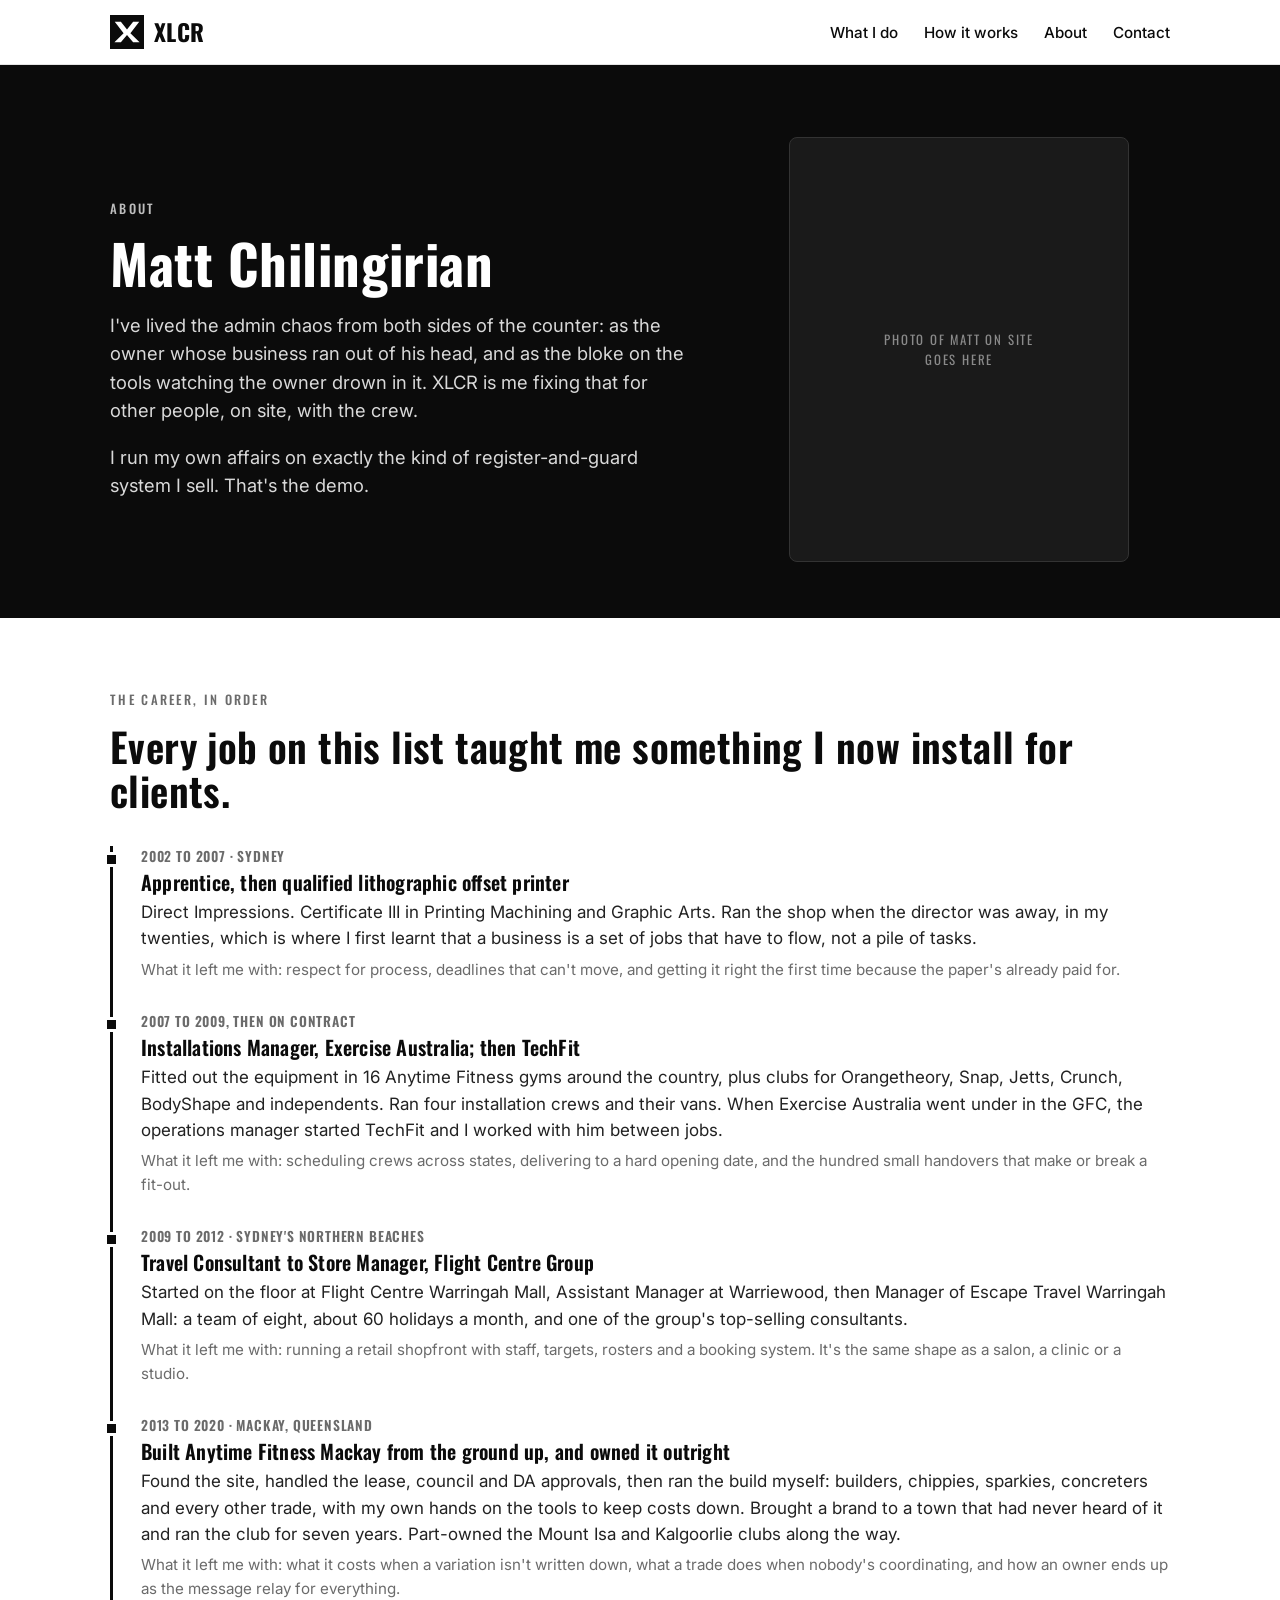
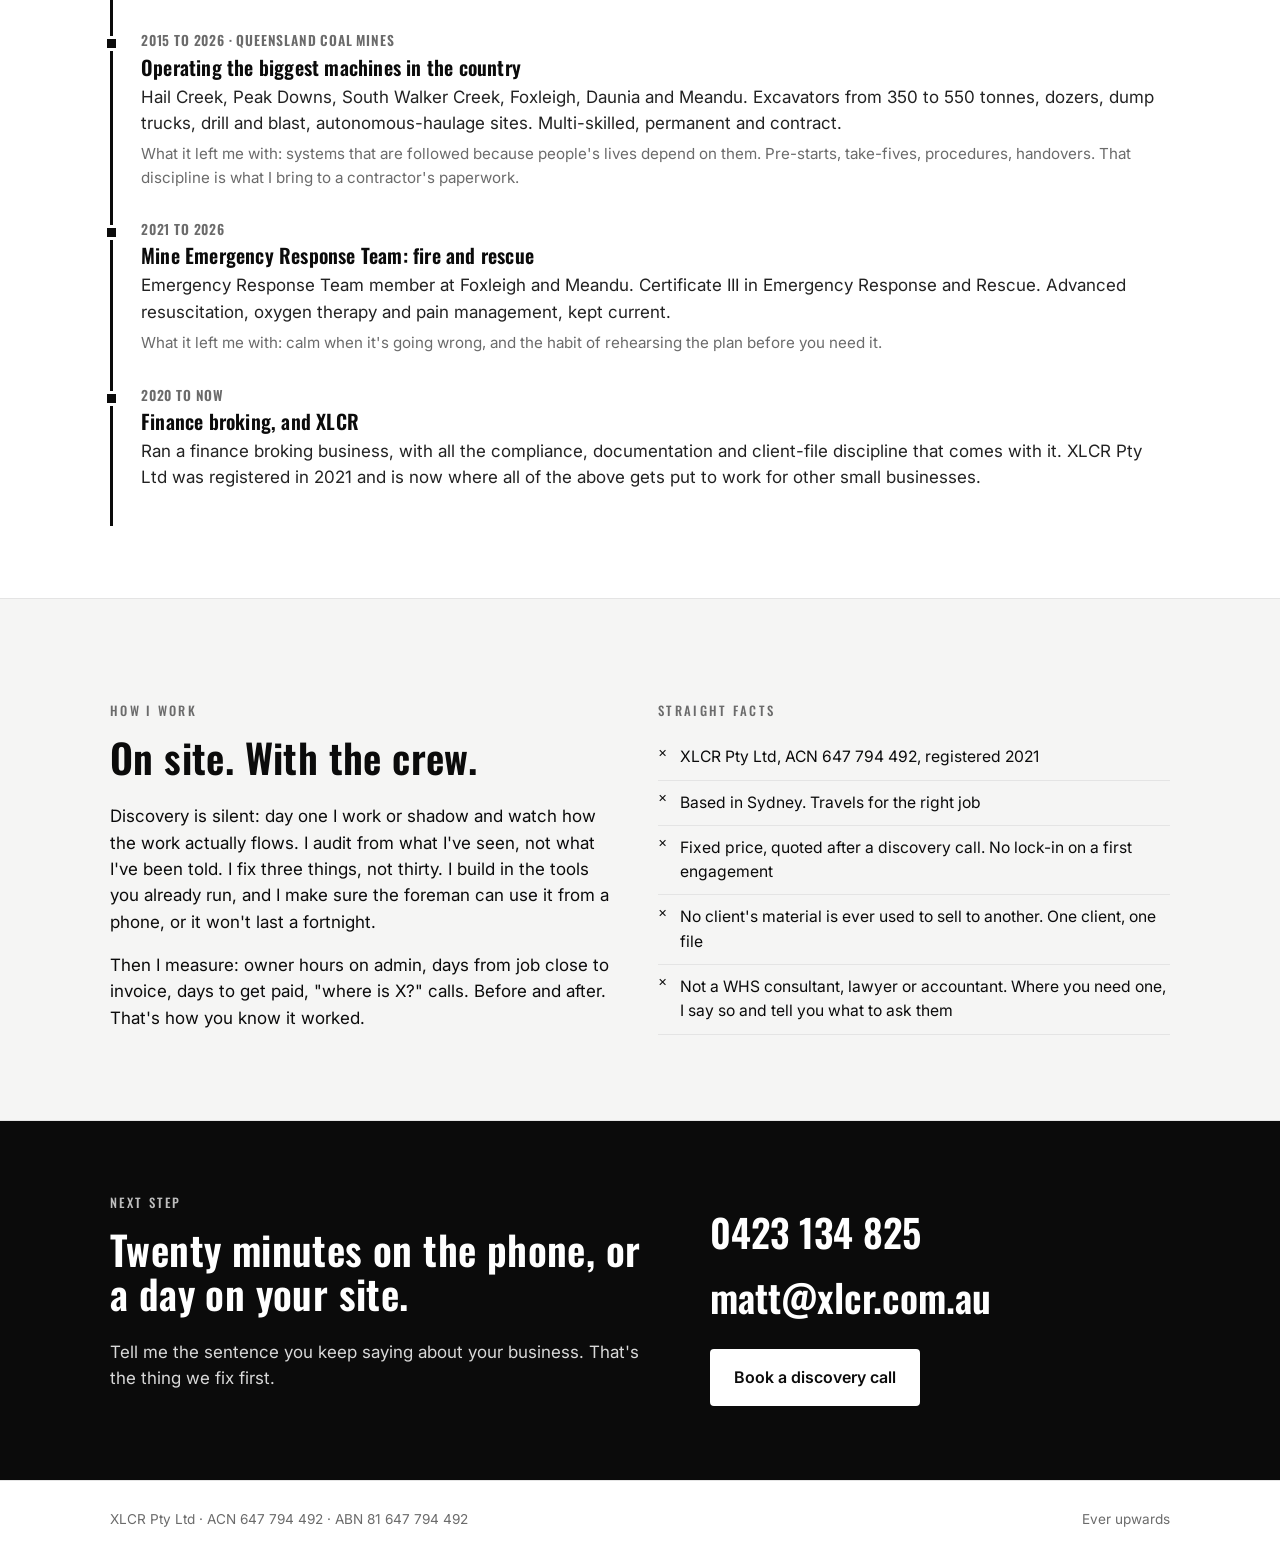
==== about.html @ 01b7e6e7 "Separate About page with career timeline; homepage teaser; shared stylesheet (Matt, 16 Oct 2026) Co-" ====
<!doctype html>
<html lang="en-AU">
<head>
<meta charset="utf-8">
<meta name="viewport" content="width=device-width, initial-scale=1">
<title>About Matt Chilingirian — XLCR</title>
<meta name="description" content="Matt Chilingirian: twelve years in open-cut mining and mine emergency response, a gym built from the ground up, retail stores managed, four installation crews run, a trade served. The person behind XLCR.">
<meta property="og:title" content="About Matt Chilingirian — XLCR">
<meta property="og:description" content="The career behind XLCR, in order: trade, installations, retail management, a gym built from nothing, mining and emergency response.">
<meta property="og:type" content="profile">
<meta property="og:url" content="https://xlcr.com.au/about.html">
<link rel="icon" href="assets/favicon.svg" type="image/svg+xml">
<link rel="preconnect" href="https://fonts.googleapis.com">
<link rel="preconnect" href="https://fonts.gstatic.com" crossorigin>
<link href="https://fonts.googleapis.com/css2?family=Oswald:wght@500;600;700&family=Inter:wght@400;500;600&display=swap" rel="stylesheet">
<link rel="stylesheet" href="assets/site.css">
</head>
<body>

<header>
  <div class="wrap nav">
    <a class="brand" href="index.html" aria-label="XLCR home">
      <svg class="mark" viewBox="0 0 100 100" aria-hidden="true"><rect width="100" height="100" fill="#0b0b0b"/><path d="M14 20h18l18 23 18-23h18L60 54l27 26H68L50 59 32 80H13l27-26z" fill="#fff"/></svg>
      <span class="wordmark">XLCR</span>
    </a>
    <nav>
      <button class="menu-btn" aria-expanded="false" aria-controls="menu" onclick="var m=document.getElementById('menu');var o=m.classList.toggle('open');this.setAttribute('aria-expanded',o)">Menu</button>
      <ul id="menu">
        <li><a href="index.html#services">What I do</a></li>
        <li><a href="index.html#how">How it works</a></li>
        <li><a href="about.html">About</a></li>
        <li><a href="index.html#contact">Contact</a></li>
      </ul>
    </nav>
  </div>
</header>

<main>

<section class="page-head dark">
  <div class="wrap">
    <div>
      <div class="kicker">About</div>
      <h1>Matt Chilingirian</h1>
      <p class="lead">I've lived the admin chaos from both sides of the counter: as the owner whose business ran out of his head, and as the bloke on the tools watching the owner drown in it. XLCR is me fixing that for other people, on site, with the crew.</p>
      <p class="lead">I run my own affairs on exactly the kind of register-and-guard system I sell. That's the demo.</p>
    </div>
    <div>
      <div class="photo">
        <!-- Replace with a photo of Matt on site: <img src="assets/matt-on-site.jpg" alt="Matt Chilingirian on site"> -->
        <div class="ph">Photo of Matt on site<br>goes here</div>
      </div>
    </div>
  </div>
</section>

<section>
  <div class="wrap">
    <div class="kicker">The career, in order</div>
    <h2>Every job on this list taught me something I now install for clients.</h2>

    <ol class="timeline">
      <li>
        <div class="when">2002 to 2007 · Sydney</div>
        <h3>Apprentice, then qualified lithographic offset printer</h3>
        <p>Direct Impressions. Certificate III in Printing Machining and Graphic Arts. Ran the shop when the director was away, in my twenties, which is where I first learnt that a business is a set of jobs that have to flow, not a pile of tasks.</p>
        <p class="so">What it left me with: respect for process, deadlines that can't move, and getting it right the first time because the paper's already paid for.</p>
      </li>
      <li>
        <div class="when">2007 to 2009, then on contract</div>
        <h3>Installations Manager, Exercise Australia; then TechFit</h3>
        <p>Fitted out the equipment in 16 Anytime Fitness gyms around the country, plus clubs for Orangetheory, Snap, Jetts, Crunch, BodyShape and independents. Ran four installation crews and their vans. When Exercise Australia went under in the GFC, the operations manager started TechFit and I worked with him between jobs.</p>
        <p class="so">What it left me with: scheduling crews across states, delivering to a hard opening date, and the hundred small handovers that make or break a fit-out.</p>
      </li>
      <li>
        <div class="when">2009 to 2012 · Sydney's Northern Beaches</div>
        <h3>Travel Consultant to Store Manager, Flight Centre Group</h3>
        <p>Started on the floor at Flight Centre Warringah Mall, Assistant Manager at Warriewood, then Manager of Escape Travel Warringah Mall: a team of eight, about 60 holidays a month, and one of the group's top-selling consultants.</p>
        <p class="so">What it left me with: running a retail shopfront with staff, targets, rosters and a booking system. It's the same shape as a salon, a clinic or a studio.</p>
      </li>
      <li>
        <div class="when">2013 to 2020 · Mackay, Queensland</div>
        <h3>Built Anytime Fitness Mackay from the ground up, and owned it outright</h3>
        <p>Found the site, handled the lease, council and DA approvals, then ran the build myself: builders, chippies, sparkies, concreters and every other trade, with my own hands on the tools to keep costs down. Brought a brand to a town that had never heard of it and ran the club for seven years. Part-owned the Mount Isa and Kalgoorlie clubs along the way.</p>
        <p class="so">What it left me with: what it costs when a variation isn't written down, what a trade does when nobody's coordinating, and how an owner ends up as the message relay for everything.</p>
      </li>
      <li>
        <div class="when">2015 to 2026 · Queensland coal mines</div>
        <h3>Operating the biggest machines in the country</h3>
        <p>Hail Creek, Peak Downs, South Walker Creek, Foxleigh, Daunia and Meandu. Excavators from 350 to 550 tonnes, dozers, dump trucks, drill and blast, autonomous-haulage sites. Multi-skilled, permanent and contract.</p>
        <p class="so">What it left me with: systems that are followed because people's lives depend on them. Pre-starts, take-fives, procedures, handovers. That discipline is what I bring to a contractor's paperwork.</p>
      </li>
      <li>
        <div class="when">2021 to 2026</div>
        <h3>Mine Emergency Response Team: fire and rescue</h3>
        <p>Emergency Response Team member at Foxleigh and Meandu. Certificate III in Emergency Response and Rescue. Advanced resuscitation, oxygen therapy and pain management, kept current.</p>
        <p class="so">What it left me with: calm when it's going wrong, and the habit of rehearsing the plan before you need it.</p>
      </li>
      <li>
        <div class="when">2020 to now</div>
        <h3>Finance broking, and XLCR</h3>
        <p>Ran a finance broking business, with all the compliance, documentation and client-file discipline that comes with it. XLCR Pty Ltd was registered in 2021 and is now where all of the above gets put to work for other small businesses.</p>
      </li>
    </ol>
  </div>
</section>

<section style="background:var(--panel);border-top:1px solid var(--line);border-bottom:1px solid var(--line)">
  <div class="wrap">
    <div class="two">
      <div>
        <div class="kicker">How I work</div>
        <h2>On site. With the crew.</h2>
        <p>Discovery is silent: day one I work or shadow and watch how the work actually flows. I audit from what I've seen, not what I've been told. I fix three things, not thirty. I build in the tools you already run, and I make sure the foreman can use it from a phone, or it won't last a fortnight.</p>
        <p>Then I measure: owner hours on admin, days from job close to invoice, days to get paid, "where is X?" calls. Before and after. That's how you know it worked.</p>
      </div>
      <div>
        <div class="kicker">Straight facts</div>
        <ul class="facts">
          <li>XLCR Pty Ltd, ACN 647 794 492, registered 2021</li>
          <li>Based in Sydney. Travels for the right job</li>
          <li>Fixed price, quoted after a discovery call. No lock-in on a first engagement</li>
          <li>No client's material is ever used to sell to another. One client, one file</li>
          <li>Not a WHS consultant, lawyer or accountant. Where you need one, I say so and tell you what to ask them</li>
        </ul>
      </div>
    </div>
  </div>
</section>

<section class="contact dark">
  <div class="wrap">
    <div>
      <div class="kicker">Next step</div>
      <h2>Twenty minutes on the phone, or a day on your site.</h2>
      <p>Tell me the sentence you keep saying about your business. That's the thing we fix first.</p>
    </div>
    <div>
      <a class="big" href="tel:+61423134825">0423 134 825</a>
      <a class="big" href="mailto:matt@xlcr.com.au">matt@xlcr.com.au</a>
      <div style="margin-top:22px"><a class="btn solid" href="mailto:matt@xlcr.com.au?subject=Discovery%20call">Book a discovery call</a></div>
    </div>
  </div>
</section>

</main>

<footer>
  <div class="wrap">
    <span>XLCR Pty Ltd · ACN 647 794 492 · ABN 81 647 794 492</span>
    <span>Ever upwards</span>
  </div>
</footer>

</body>
</html>
---- assets/site.css ----
:root {
    --ink: #0b0b0b;
    --paper: #ffffff;
    --grey: #6b6b6b;
    --line: #e4e4e4;
    --panel: #f5f5f4;
    --accent: #0b0b0b;
    --max: 1100px;
    --gutter: 20px;
  }
  * { box-sizing: border-box; }
  html { scroll-behavior: smooth; }
  body { margin: 0; font-family: Inter, -apple-system, "Helvetica Neue", Helvetica, Arial, sans-serif; color: var(--ink); background: var(--paper); line-height: 1.55; font-size: 17px; -webkit-font-smoothing: antialiased; }
  h1, h2, h3, .wordmark { font-family: Oswald, "Arial Narrow", Impact, sans-serif; font-weight: 600; letter-spacing: .01em; line-height: 1.1; margin: 0; text-transform: none; }
  h1 { font-size: clamp(2rem, 4.6vw, 3.4rem); font-weight: 700; }
  h2 { font-size: clamp(1.7rem, 3.4vw, 2.5rem); margin-bottom: .6em; }
  h3 { font-size: 1.3rem; margin-bottom: .35em; }
  p { margin: 0 0 1em; }
  a { color: inherit; }
  .wrap { max-width: var(--max); margin: 0 auto; padding: 0 var(--gutter); }
  section { padding: 72px 0; }
  .kicker { font-family: Oswald, sans-serif; font-weight: 500; text-transform: uppercase; letter-spacing: .18em; font-size: .8rem; color: var(--grey); margin-bottom: 14px; }
  .btn { display: inline-block; padding: 14px 22px; border: 2px solid var(--ink); border-radius: 4px; font-weight: 600; text-decoration: none; font-size: 1rem; transition: background .15s, color .15s; }
  .btn.solid { background: var(--ink); color: #fff; }
  .btn.solid:hover { background: #fff; color: var(--ink); }
  .btn.ghost:hover { background: var(--ink); color: #fff; }
  .dark .btn.ghost { border-color: #fff; color: #fff; }
  .dark .btn.ghost:hover { background: #fff; color: var(--ink); }
  .dark .btn.solid { background: #fff; color: var(--ink); border-color: #fff; }
  .dark .btn.solid:hover { background: transparent; color: #fff; }

  /* header */
  header { position: sticky; top: 0; z-index: 10; background: rgba(255,255,255,.94); backdrop-filter: blur(8px); border-bottom: 1px solid var(--line); }
  .nav { display: flex; align-items: center; justify-content: space-between; height: 64px; }
  .brand { display: flex; align-items: center; gap: 10px; text-decoration: none; }
  .brand .mark { width: 34px; height: 34px; }
  .brand .wordmark { font-size: 1.45rem; font-weight: 700; letter-spacing: .02em; }
  nav ul { list-style: none; display: flex; gap: 26px; margin: 0; padding: 0; }
  nav a { text-decoration: none; font-weight: 500; font-size: .95rem; }
  nav a:hover { text-decoration: underline; text-underline-offset: 5px; }
  .menu-btn { display: none; background: none; border: 0; font: inherit; font-weight: 600; cursor: pointer; padding: 8px; }

  /* hero */
  .hero { background: var(--ink); color: #fff; padding: 96px 0 88px; }
  .hero .wrap { display: grid; grid-template-columns: 1.4fr 1fr; gap: 48px; align-items: center; }
  .hero .kicker { color: #bdbdbd; }
  .hero p.lead { font-size: 1.2rem; color: #d9d9d9; max-width: 36rem; margin: 22px 0 30px; }
  .hero .actions { display: flex; gap: 14px; flex-wrap: wrap; }
  .hero .bigmark { width: 100%; max-width: 300px; margin: 0 auto; display: block; }
  .tagline { font-family: Oswald, sans-serif; font-weight: 500; letter-spacing: .16em; text-transform: uppercase; color: #9a9a9a; font-size: .85rem; text-align: center; margin-top: 18px; }

  /* strips */
  .strip { background: var(--panel); border-top: 1px solid var(--line); border-bottom: 1px solid var(--line); padding: 26px 0; }
  .strip .wrap { display: flex; flex-wrap: wrap; gap: 14px 40px; justify-content: center; font-weight: 500; color: #333; font-size: .95rem; }
  .strip span::before { content: "✕"; font-size: .7em; margin-right: 10px; vertical-align: middle; }

  /* grids */
  .grid2 { display: grid; grid-template-columns: 1fr 1fr; gap: 36px; }
  .grid3 { display: grid; grid-template-columns: repeat(3, 1fr); gap: 28px; }
  .card { border: 1px solid var(--line); border-radius: 8px; padding: 28px; background: #fff; }
  .card.dark { background: var(--ink); color: #fff; border-color: var(--ink); }
  .card.dark .kicker { color: #bdbdbd; }
  .card ul { padding-left: 20px; margin: 0 0 1em; }
  .card li { margin-bottom: 6px; }
  .card .out { font-size: .95rem; color: var(--grey); border-top: 1px solid var(--line); padding-top: 14px; margin-top: 6px; }
  .card.dark .out { color: #bdbdbd; border-color: #333; }

  /* steps */
  .steps { counter-reset: step; display: grid; grid-template-columns: repeat(5, 1fr); gap: 18px; }
  .step { position: relative; border-top: 3px solid var(--ink); padding-top: 16px; }
  .step::before { counter-increment: step; content: counter(step, decimal-leading-zero); font-family: Oswald, sans-serif; font-size: 2rem; font-weight: 700; display: block; line-height: 1; margin-bottom: 10px; }
  .step h3 { font-size: 1.15rem; }
  .step p { font-size: .95rem; color: #333; margin: 0; }

  /* measures */
  .measures { display: grid; grid-template-columns: repeat(4, 1fr); gap: 18px; }
  .measure { background: var(--panel); border-radius: 8px; padding: 22px; }
  .measure b { display: block; font-family: Oswald, sans-serif; font-size: 1.2rem; font-weight: 600; margin-bottom: 6px; }
  .measure span { font-size: .95rem; color: #333; }

  /* about */
  .about .wrap { display: grid; grid-template-columns: 1fr 1.3fr; gap: 48px; align-items: start; }
  .about .photo { aspect-ratio: 4/5; background: var(--ink); border-radius: 8px; display: grid; place-items: center; color: #fff; overflow: hidden; }
  .about .photo img { width: 100%; height: 100%; object-fit: cover; display: block; }
  .about .photo .ph { font-family: Oswald, sans-serif; letter-spacing: .14em; text-transform: uppercase; font-size: .8rem; color: #8a8a8a; text-align: center; padding: 20px; }
  .cred { list-style: none; padding: 0; margin: 20px 0 0; display: grid; grid-template-columns: 1fr; gap: 10px 24px; }
  .cred li { padding-left: 22px; position: relative; font-size: .98rem; }
  .cred li::before { content: "✕"; position: absolute; left: 0; top: .15em; font-size: .75em; }
  .lane { background: var(--panel); border-left: 4px solid var(--ink); padding: 16px 20px; margin-top: 26px; font-size: .98rem; }

  /* contact */
  .contact { background: var(--ink); color: #fff; }
  .contact .wrap { display: grid; grid-template-columns: 1.2fr 1fr; gap: 48px; align-items: center; }
  .contact .kicker { color: #bdbdbd; }
  .contact p { color: #d9d9d9; }
  .contact .big { font-family: Oswald, sans-serif; font-size: clamp(1.5rem, 3.6vw, 2.4rem); font-weight: 600; text-decoration: none; display: block; color: #fff; margin: 6px 0; }
  .contact .big:hover { text-decoration: underline; text-underline-offset: 6px; }
  .contact small { color: #9a9a9a; display: block; margin-top: 16px; font-size: .9rem; }

  footer { padding: 28px 0; font-size: .85rem; color: var(--grey); border-top: 1px solid var(--line); }
  footer .wrap { display: flex; flex-wrap: wrap; justify-content: space-between; gap: 10px 24px; }

  @media (max-width: 900px) {
    .hero .wrap, .about .wrap, .contact .wrap, .grid2 { grid-template-columns: 1fr; }
    .hero .bigmark { max-width: 180px; }
    .grid3 { grid-template-columns: 1fr; }
    .steps { grid-template-columns: 1fr 1fr; }
    .measures { grid-template-columns: 1fr 1fr; }
    .about .photo { max-width: 320px; aspect-ratio: 1/1; }
  }
  @media (max-width: 640px) {
    body { font-size: 16px; }
    section { padding: 56px 0; }
    .hero { padding: 64px 0 56px; }
    .steps, .measures, .cred { grid-template-columns: 1fr; }
    nav ul { display: none; position: absolute; left: 0; right: 0; top: 64px; background: #fff; border-bottom: 1px solid var(--line); flex-direction: column; gap: 0; padding: 8px 0; }
    nav ul.open { display: flex; }
    nav li a { display: block; padding: 12px var(--gutter); }
    .menu-btn { display: inline-block; }
  }

  /* ---- About page ---- */
  .page-head { background: var(--ink); color: #fff; padding: 72px 0 56px; }
  .page-head .wrap { display: grid; grid-template-columns: 1.4fr 1fr; gap: 48px; align-items: center; }
  .page-head .kicker { color: #bdbdbd; }
  .page-head p.lead { font-size: 1.15rem; color: #d9d9d9; max-width: 36rem; margin: 18px 0 0; }
  .page-head .photo { aspect-ratio: 4/5; background: #1a1a1a; border: 1px solid #333; border-radius: 8px; display: grid; place-items: center; overflow: hidden; max-width: 340px; margin: 0 auto; }
  .page-head .photo img { width: 100%; height: 100%; object-fit: cover; display: block; }
  .page-head .photo .ph { font-family: Oswald, sans-serif; letter-spacing: .14em; text-transform: uppercase; font-size: .8rem; color: #8a8a8a; text-align: center; padding: 20px; }
  .timeline { list-style: none; margin: 34px 0 0; padding: 0; border-left: 3px solid var(--ink); }
  .timeline li { position: relative; padding: 0 0 30px 28px; }
  .timeline li::before { content: ""; position: absolute; left: -9px; top: 6px; width: 15px; height: 15px; background: var(--ink); border: 3px solid #fff; box-sizing: border-box; }
  .timeline .when { font-family: Oswald, sans-serif; font-weight: 600; letter-spacing: .06em; text-transform: uppercase; font-size: .85rem; color: var(--grey); margin-bottom: 4px; }
  .timeline h3 { font-size: 1.25rem; margin-bottom: 6px; }
  .timeline p { margin: 0 0 6px; color: #222; }
  .timeline p.so { color: var(--grey); font-size: .95rem; margin: 6px 0 0; }
  .two { display: grid; grid-template-columns: 1fr 1fr; gap: 36px; margin-top: 30px; }
  .facts { list-style: none; padding: 0; margin: 0; }
  .facts li { padding: 10px 0 10px 22px; position: relative; border-bottom: 1px solid var(--line); font-size: .98rem; }
  .facts li::before { content: "✕"; position: absolute; left: 0; top: .85em; font-size: .7em; }
  .teaser-cred { list-style: none; padding: 0; margin: 18px 0 22px; }
  .teaser-cred li { padding-left: 22px; position: relative; margin-bottom: 8px; }
  .teaser-cred li::before { content: "✕"; position: absolute; left: 0; top: .15em; font-size: .75em; }
  .more { font-weight: 600; text-decoration: none; border-bottom: 2px solid var(--ink); padding-bottom: 2px; }
  .more:hover { background: var(--ink); color: #fff; }
  @media (max-width: 900px) {
    .page-head .wrap, .two { grid-template-columns: 1fr; }
    .page-head .photo { max-width: 260px; aspect-ratio: 1/1; }
  }
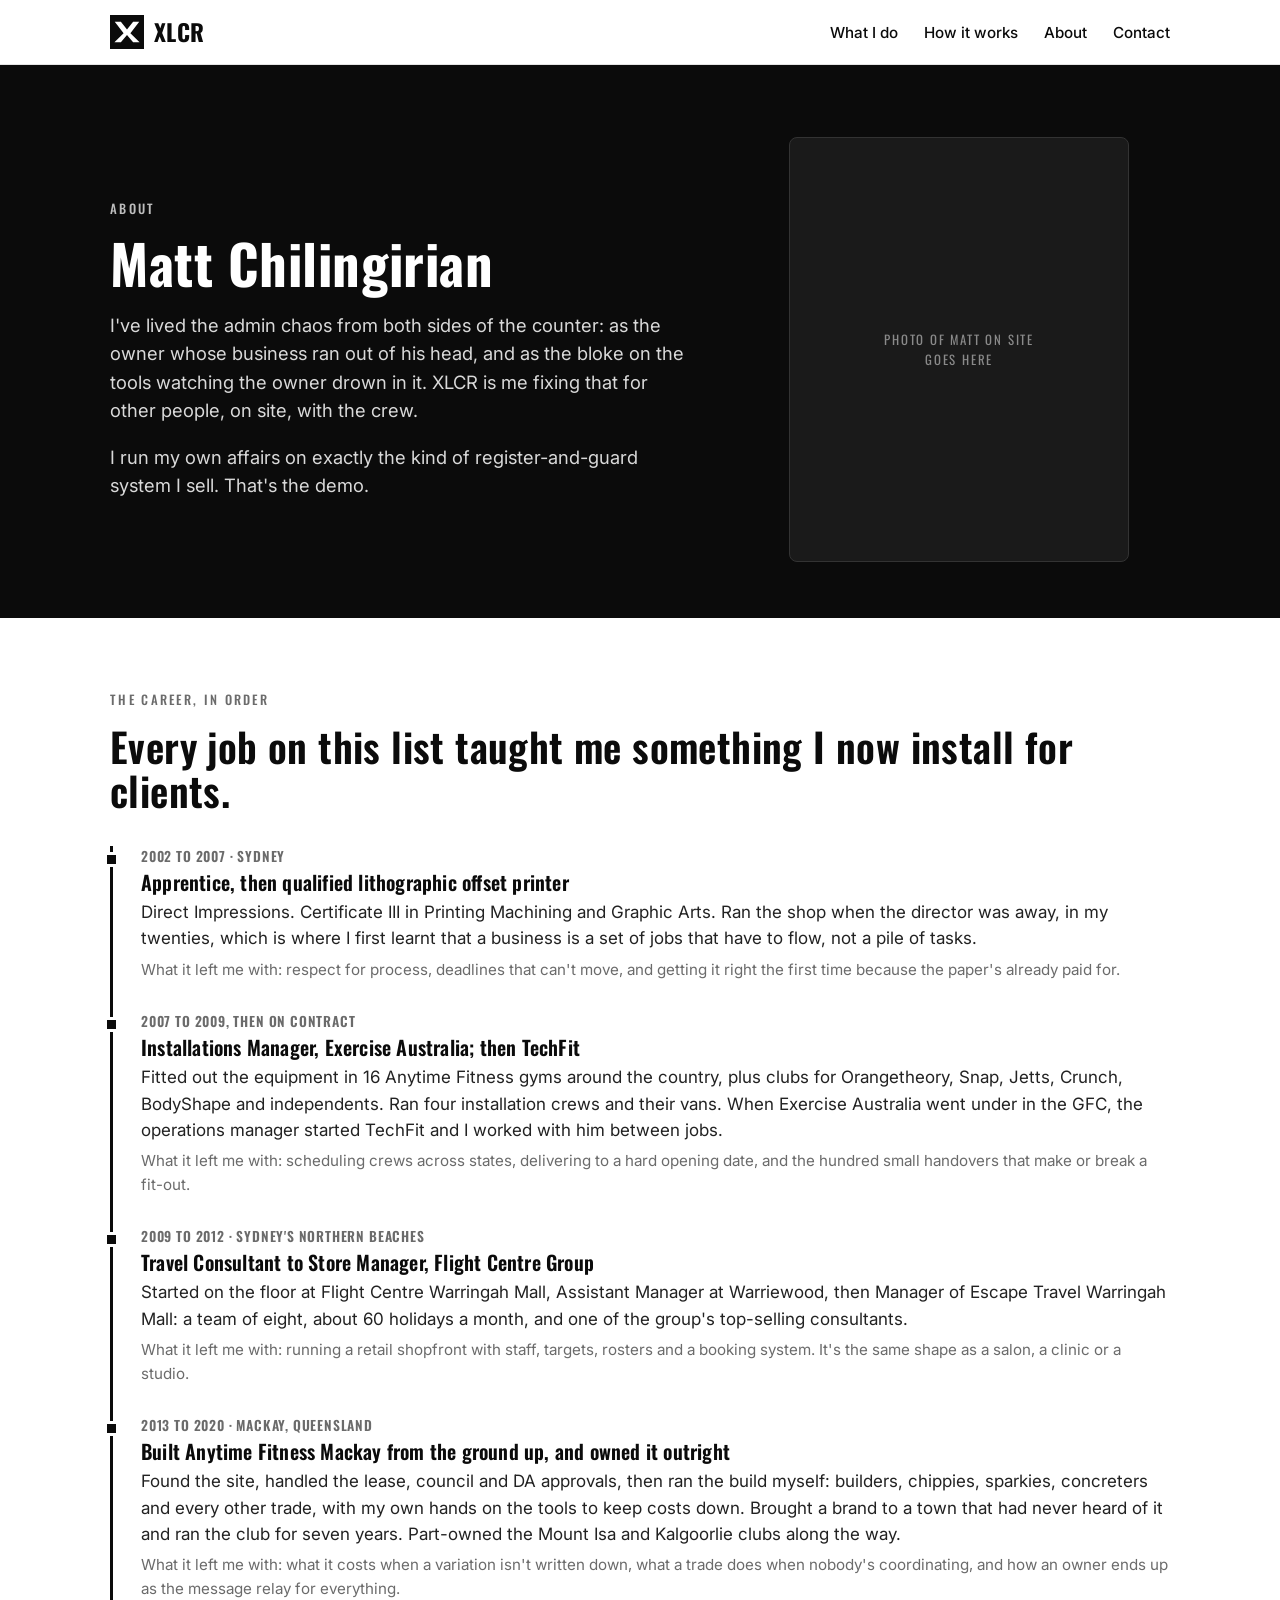
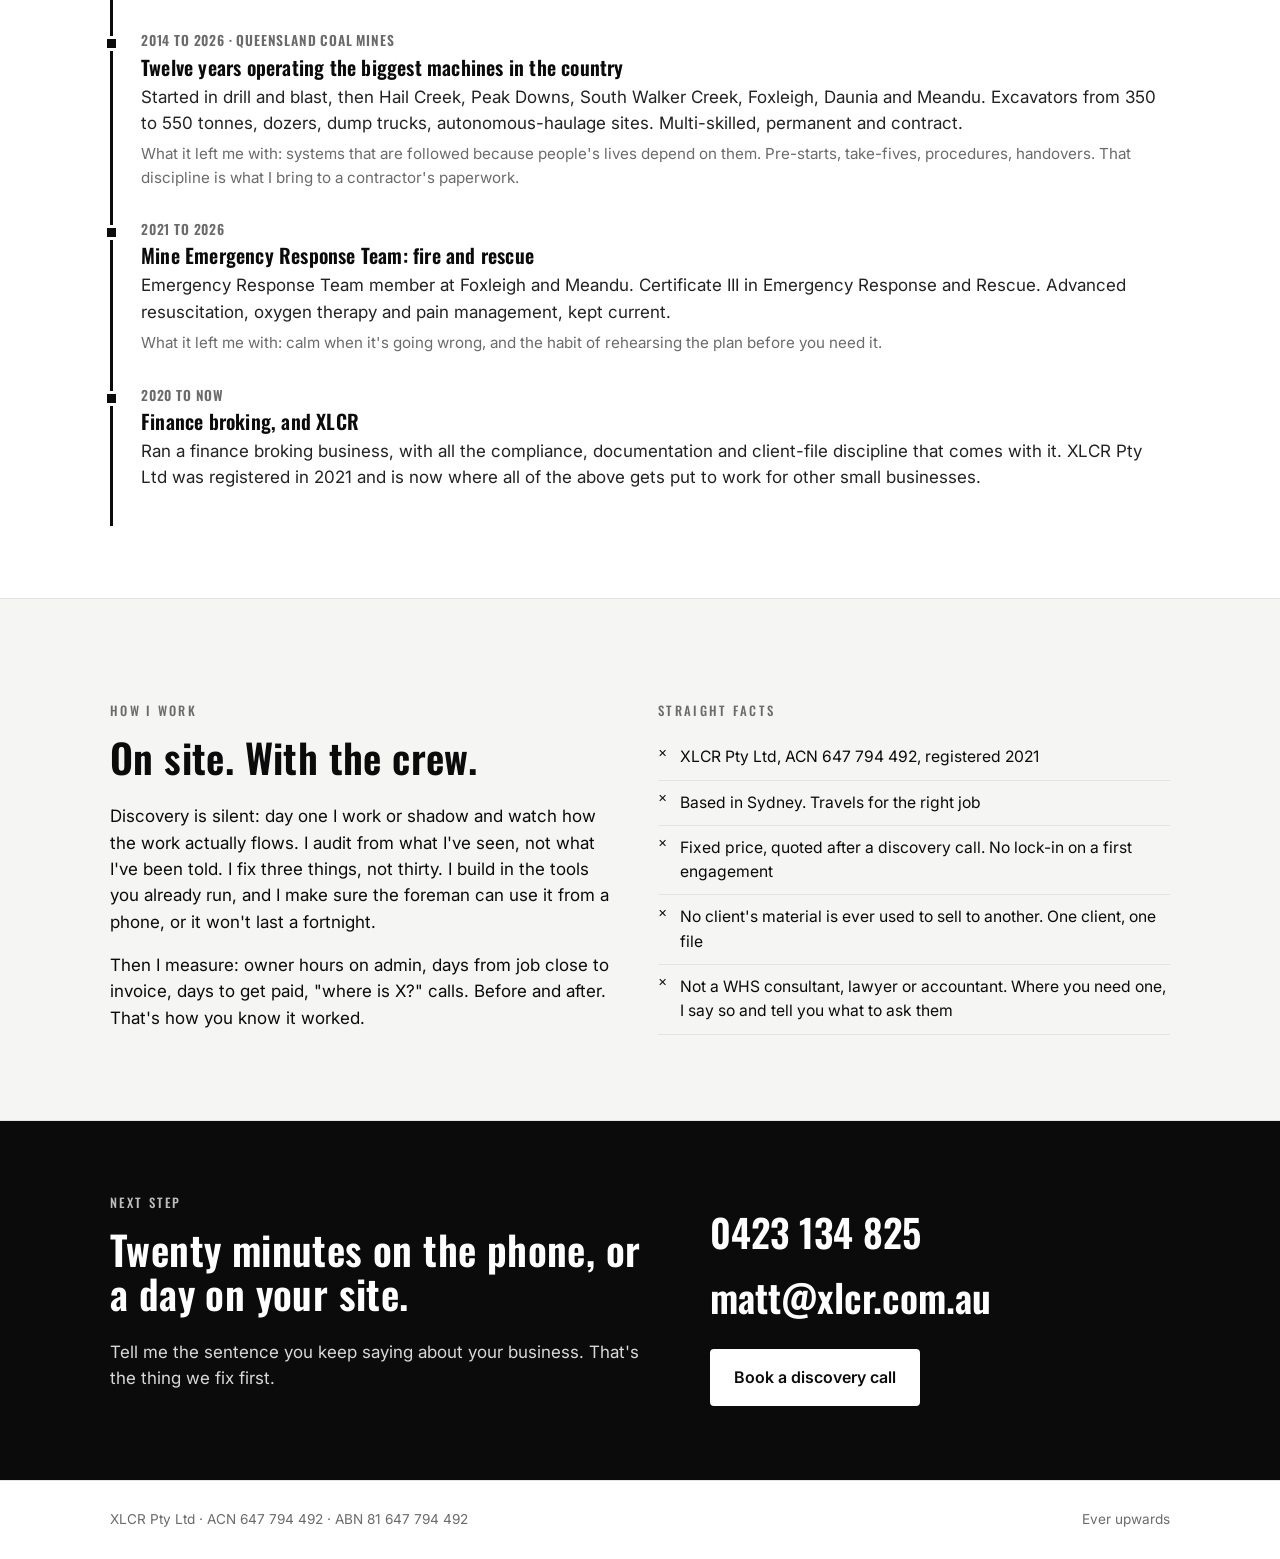
==== commit baf0df1e: "About: mining dated 2014 to 2026, drill and blast first (Matt, 16 Oct 2026) Co-Authored-By: Claude F" ====
--- a/about.html
+++ b/about.html
@@ -85,9 +85,9 @@
         <p class="so">What it left me with: what it costs when a variation isn't written down, what a trade does when nobody's coordinating, and how an owner ends up as the message relay for everything.</p>
       </li>
       <li>
-        <div class="when">2015 to 2026 · Queensland coal mines</div>
-        <h3>Operating the biggest machines in the country</h3>
-        <p>Hail Creek, Peak Downs, South Walker Creek, Foxleigh, Daunia and Meandu. Excavators from 350 to 550 tonnes, dozers, dump trucks, drill and blast, autonomous-haulage sites. Multi-skilled, permanent and contract.</p>
+        <div class="when">2014 to 2026 · Queensland coal mines</div>
+        <h3>Twelve years operating the biggest machines in the country</h3>
+        <p>Started in drill and blast, then Hail Creek, Peak Downs, South Walker Creek, Foxleigh, Daunia and Meandu. Excavators from 350 to 550 tonnes, dozers, dump trucks, autonomous-haulage sites. Multi-skilled, permanent and contract.</p>
         <p class="so">What it left me with: systems that are followed because people's lives depend on them. Pre-starts, take-fives, procedures, handovers. That discipline is what I bring to a contractor's paperwork.</p>
       </li>
       <li>
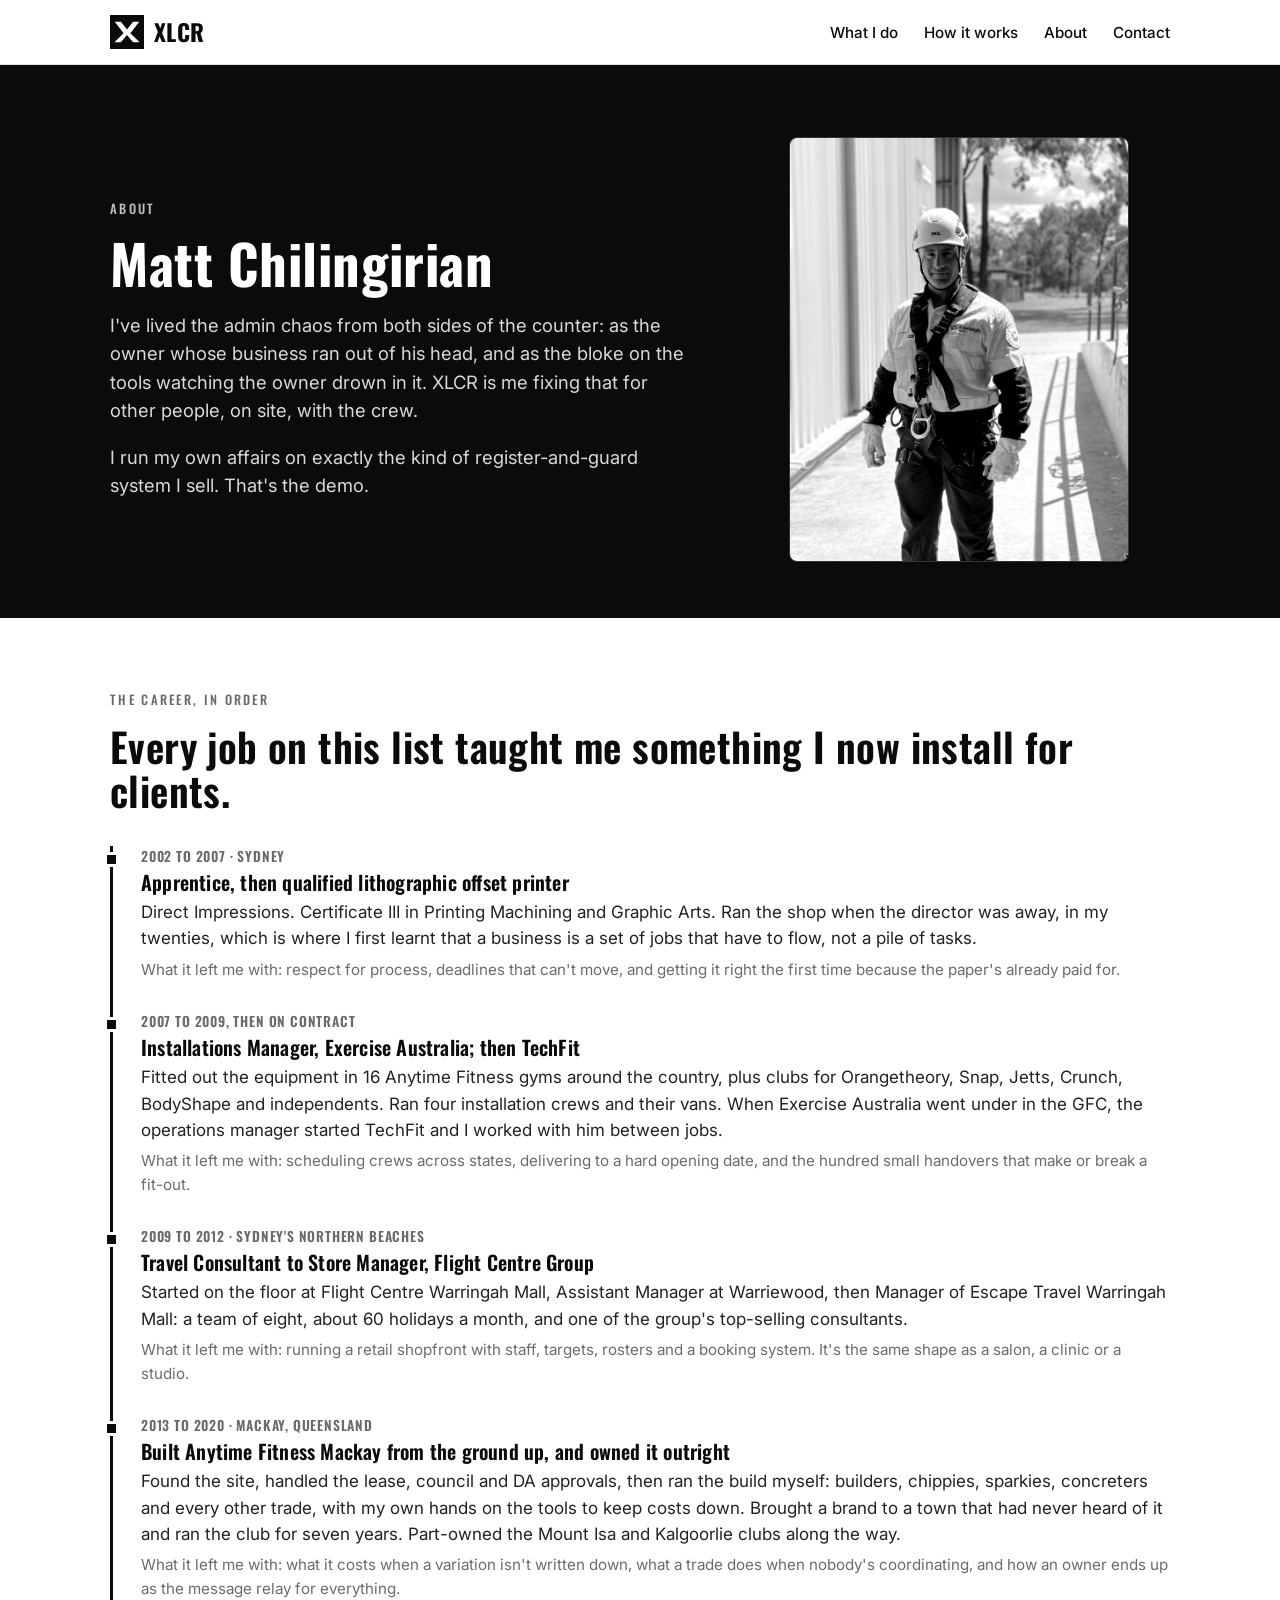
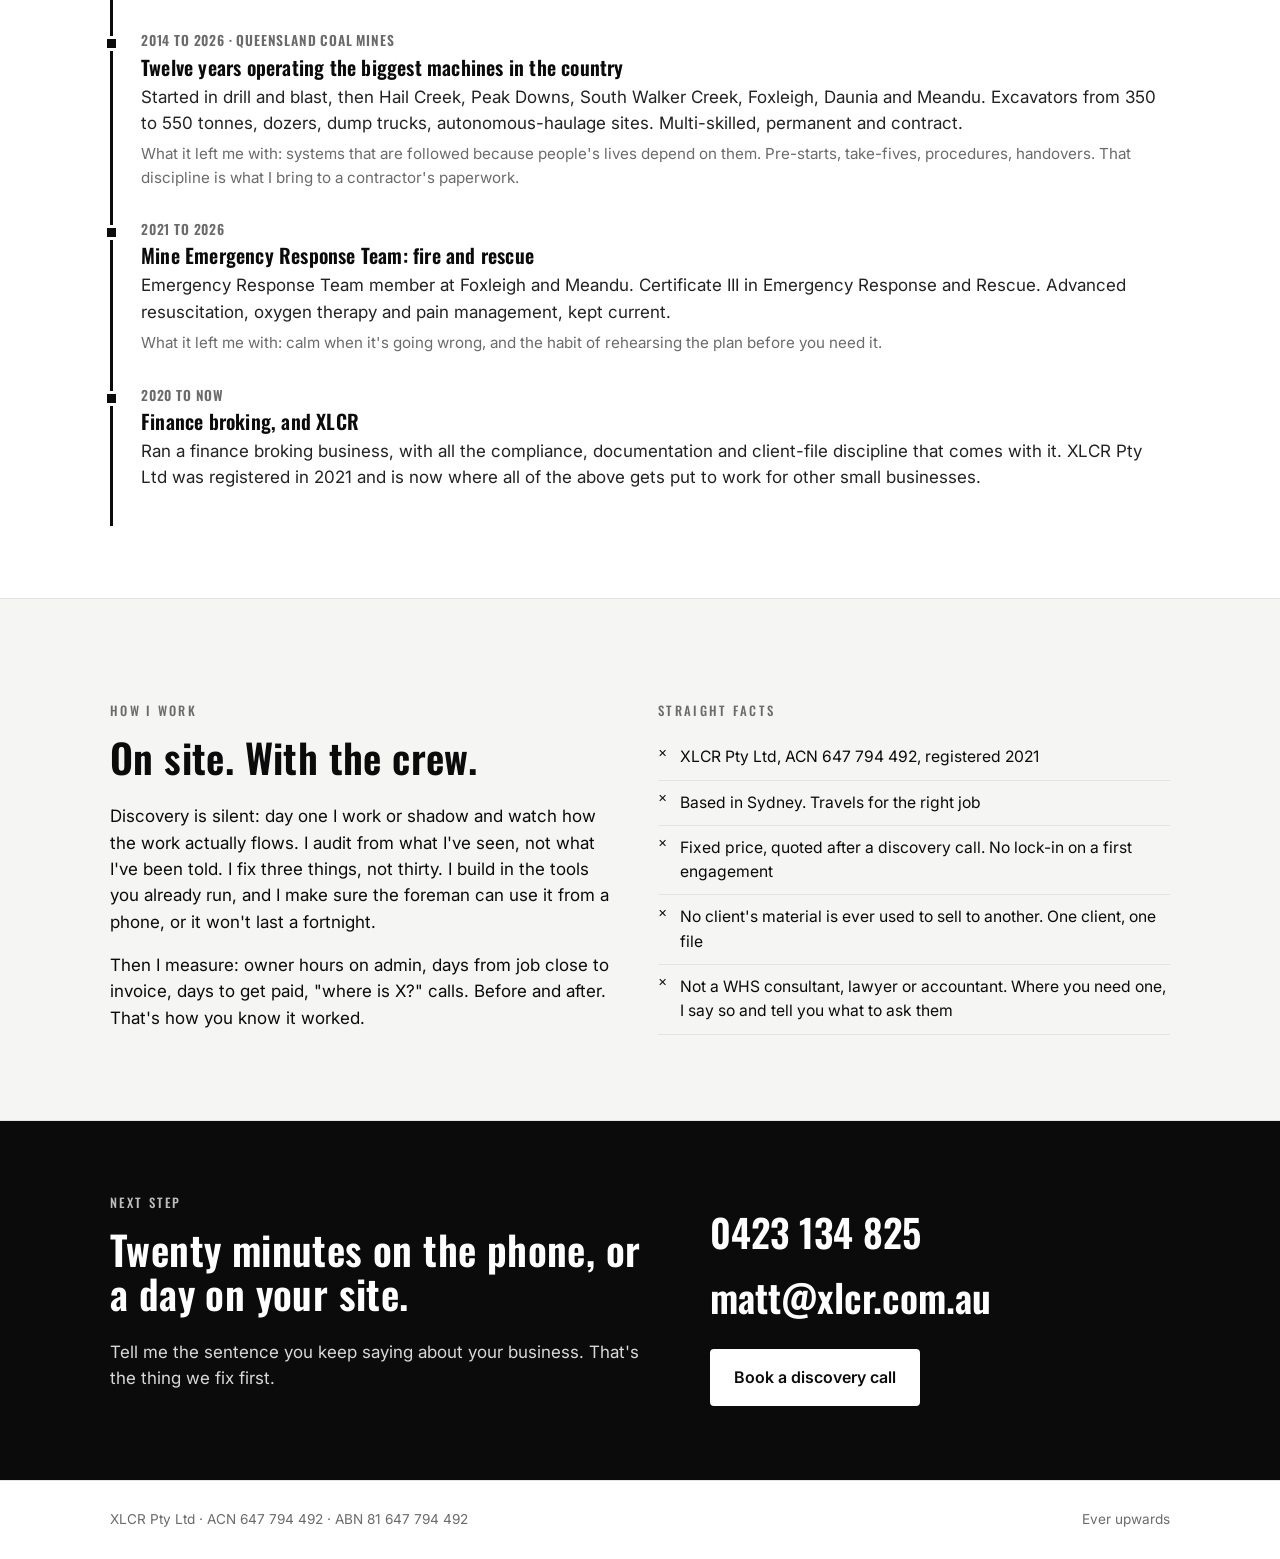
==== commit 40778881: "Photo of Matt (Foxleigh rescue training, B&W) on About page and homepage panel Co-Authored-By: Claud" ====
--- a/about.html
+++ b/about.html
@@ -47,8 +47,7 @@
     </div>
     <div>
       <div class="photo">
-        <!-- Replace with a photo of Matt on site: <img src="assets/matt-on-site.jpg" alt="Matt Chilingirian on site"> -->
-        <div class="ph">Photo of Matt on site<br>goes here</div>
+        <img src="assets/matt-on-site.jpg" alt="Matt Chilingirian in rescue harness and hi-vis during mine emergency response training" width="768" height="960">
       </div>
     </div>
   </div>
